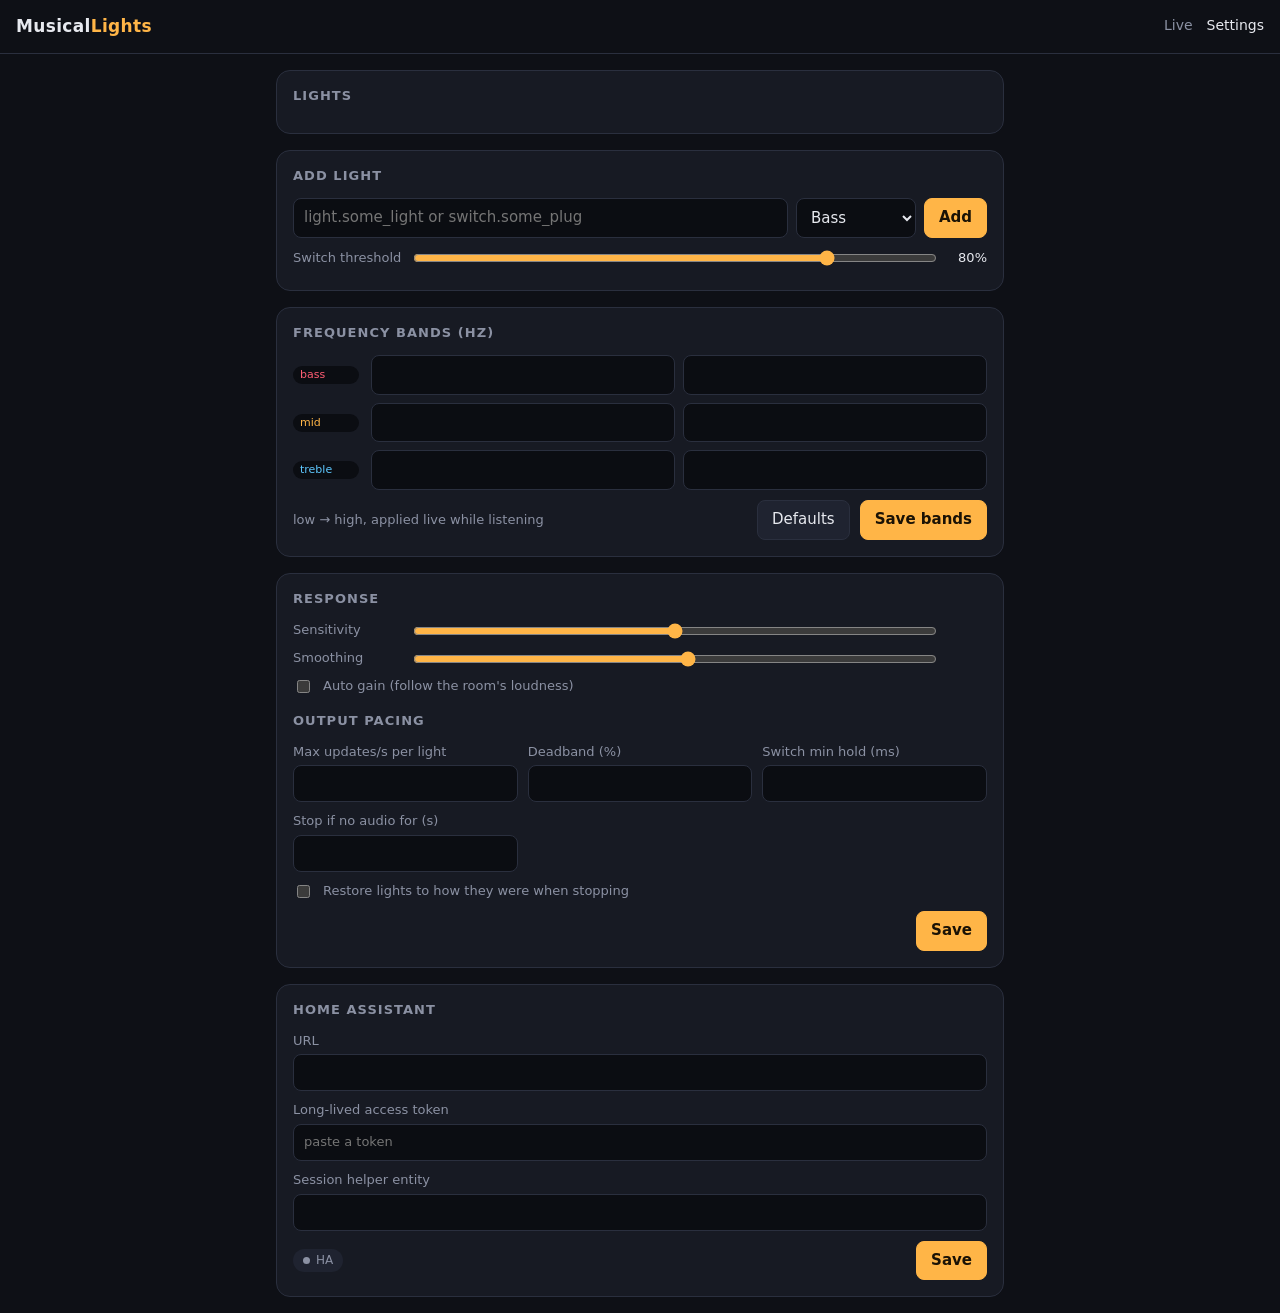
==== static/settings.html @ 755388d3 "MusicalLights: audio-reactive Home Assistant lights from a browser mic A web app that makes Home Ass" ====
<!doctype html>
<html lang="en">
<head>
  <meta charset="utf-8">
  <meta name="viewport" content="width=device-width, initial-scale=1">
  <title>MusicalLights Settings</title>
  <link rel="stylesheet" href="/static/app.css">
</head>
<body>
  <header>
    <h1>Musical<span>Lights</span></h1>
    <nav><a href="/">Live</a><a href="/settings" class="here">Settings</a></nav>
  </header>
  <main>
    <section>
      <h2>Lights</h2>
      <div id="light-list"></div>
    </section>

    <section>
      <h2>Add light</h2>
      <div class="add">
        <input type="text" id="add-entity" placeholder="light.some_light or switch.some_plug" autocomplete="off" spellcheck="false">
        <select id="add-band">
          <option value="bass">Bass</option>
          <option value="mid">Mid</option>
          <option value="treble">Treble</option>
        </select>
        <button class="primary" id="add-btn">Add</button>
      </div>
      <div class="slider" id="add-threshold-row" hidden style="margin-top:10px">
        <span>Switch threshold</span>
        <input type="range" id="add-threshold" min="0" max="100" value="80">
        <output id="add-threshold-out">80%</output>
      </div>
      <div class="muted" id="add-hint" style="margin-top:6px"></div>
    </section>

    <section>
      <h2>Frequency bands (Hz)</h2>
      <div style="display:grid;gap:8px">
        <div class="band-row"><span class="tag bass">bass</span><input type="number" id="bass-lo" min="10" max="22000"><input type="number" id="bass-hi" min="10" max="22000"></div>
        <div class="band-row"><span class="tag mid">mid</span><input type="number" id="mid-lo" min="10" max="22000"><input type="number" id="mid-hi" min="10" max="22000"></div>
        <div class="band-row"><span class="tag treble">treble</span><input type="number" id="treble-lo" min="10" max="22000"><input type="number" id="treble-hi" min="10" max="22000"></div>
      </div>
      <div class="row" style="margin-top:10px">
        <span class="muted">low → high, applied live while listening</span><div class="spacer"></div>
        <button id="bands-reset">Defaults</button>
        <button class="primary" id="bands-save">Save bands</button>
      </div>
    </section>

    <section>
      <h2>Response</h2>
      <div style="display:grid;gap:8px">
        <div class="slider"><span>Sensitivity</span><input type="range" id="sensitivity" min="0.2" max="3" step="0.1"><output id="sensitivity-out"></output></div>
        <div class="slider"><span>Smoothing</span><input type="range" id="smoothing" min="0" max="0.95" step="0.05"><output id="smoothing-out"></output></div>
        <label class="row muted"><input type="checkbox" id="auto_gain"> Auto gain (follow the room's loudness)</label>
      </div>
      <h2 style="margin-top:16px">Output pacing</h2>
      <div class="grid3">
        <label class="field">Max updates/s per light<input type="number" id="max_rate_hz" min="0.5" max="20" step="0.5"></label>
        <label class="field">Deadband (%)<input type="number" id="deadband_pct" min="0" max="50"></label>
        <label class="field">Switch min hold (ms)<input type="number" id="switch_min_hold_ms" min="0" max="10000" step="100"></label>
        <label class="field">Stop if no audio for (s)<input type="number" id="watchdog_s" min="2" max="120"></label>
      </div>
      <label class="row muted" style="margin-top:10px"><input type="checkbox" id="restore_on_stop"> Restore lights to how they were when stopping</label>
      <div class="row" style="margin-top:10px"><div class="spacer"></div><button class="primary" id="tuning-save">Save</button></div>
    </section>

    <section>
      <h2>Home Assistant</h2>
      <div style="display:grid;gap:10px">
        <label class="field">URL<input type="url" id="ha-url"></label>
        <label class="field">Long-lived access token<input type="password" id="ha-token" autocomplete="off" placeholder="paste a token"></label>
        <label class="field">Session helper entity<input type="text" id="ha-helper" spellcheck="false"></label>
        <div class="row"><span class="pill" id="ha-pill">HA</span><span class="muted" id="ha-status"></span><div class="spacer"></div><button class="primary" id="ha-save">Save</button></div>
      </div>
    </section>
  </main>
  <div class="toast" id="toast"></div>
  <script src="/static/settings.js"></script>
</body>
</html>
---- static/app.css ----
:root {
  --bg: #0e1016;
  --panel: #171a23;
  --panel-2: #1f2330;
  --line: #2a2f3e;
  --text: #e7e9ef;
  --muted: #8b91a3;
  --accent: #ffb547;
  --bass: #ff5d73;
  --mid: #ffb547;
  --treble: #5ec8ff;
  --ok: #4fd18b;
  --bad: #ff6b6b;
  --radius: 14px;
  color-scheme: dark;
}
* { box-sizing: border-box; }
html, body { margin: 0; background: var(--bg); color: var(--text);
  font: 15px/1.45 system-ui, -apple-system, "Segoe UI", Roboto, sans-serif; }
a { color: inherit; }
header { display: flex; align-items: center; justify-content: space-between;
  padding: 14px 16px; border-bottom: 1px solid var(--line); }
header h1 { font-size: 17px; margin: 0; letter-spacing: .02em; }
header h1 span { color: var(--accent); }
nav a { color: var(--muted); text-decoration: none; margin-left: 14px; font-size: 14px; }
nav a.here, nav a:hover { color: var(--text); }
main { max-width: 760px; margin: 0 auto; padding: 16px; display: grid; gap: 16px; }
section { background: var(--panel); border: 1px solid var(--line); border-radius: var(--radius);
  padding: 16px; }
section h2 { font-size: 13px; text-transform: uppercase; letter-spacing: .08em;
  color: var(--muted); margin: 0 0 12px; font-weight: 600; }
.muted { color: var(--muted); font-size: 13px; }
.row { display: flex; align-items: center; gap: 10px; flex-wrap: wrap; }
.spacer { flex: 1; }

/* status pill */
.pill { display: inline-flex; align-items: center; gap: 6px; font-size: 12px;
  padding: 3px 10px; border-radius: 999px; background: var(--panel-2); color: var(--muted); }
.pill::before { content: ""; width: 7px; height: 7px; border-radius: 50%; background: var(--muted); }
.pill.ok::before { background: var(--ok); }
.pill.bad::before { background: var(--bad); }

/* big toggle */
.power { display: flex; align-items: center; gap: 16px; }
.switch { position: relative; width: 84px; height: 46px; flex: none; }
.switch input { opacity: 0; width: 0; height: 0; }
.switch .track { position: absolute; inset: 0; border-radius: 999px; background: var(--panel-2);
  border: 1px solid var(--line); transition: background .2s; cursor: pointer; }
.switch .track::after { content: ""; position: absolute; top: 5px; left: 5px; width: 34px;
  height: 34px; border-radius: 50%; background: var(--muted); transition: transform .2s, background .2s; }
.switch input:checked + .track { background: #3a2c14; border-color: var(--accent); }
.switch input:checked + .track::after { transform: translateX(38px); background: var(--accent); }
.switch input:disabled + .track { opacity: .5; cursor: wait; }
.power-label { font-size: 20px; font-weight: 600; }
.error { color: var(--bad); font-size: 13px; min-height: 1em; }

/* visualizer */
canvas { width: 100%; height: 140px; display: block; background: var(--panel-2);
  border-radius: 10px; }
.bands { display: grid; grid-template-columns: repeat(3, 1fr); gap: 10px; margin-top: 12px; }
.band { background: var(--panel-2); border-radius: 10px; padding: 8px 10px; }
.band .name { font-size: 12px; color: var(--muted); display: flex; justify-content: space-between; }
.meter { height: 8px; border-radius: 4px; background: #0b0d12; margin-top: 6px; overflow: hidden; }
.meter i { display: block; height: 100%; width: 0; border-radius: 4px; transition: width .06s linear; }
.bass .meter i { background: var(--bass); }
.mid .meter i { background: var(--mid); }
.treble .meter i { background: var(--treble); }

/* light cards */
.lights { display: grid; grid-template-columns: repeat(auto-fill, minmax(200px, 1fr)); gap: 10px; }
.light { background: var(--panel-2); border-radius: 12px; padding: 12px; position: relative;
  overflow: hidden; }
.light .glow { position: absolute; inset: 0; opacity: 0; transition: opacity .12s linear;
  pointer-events: none; }
.light.bass .glow { background: radial-gradient(circle at 20% 0%, var(--bass), transparent 70%); }
.light.mid .glow { background: radial-gradient(circle at 20% 0%, var(--mid), transparent 70%); }
.light.treble .glow { background: radial-gradient(circle at 20% 0%, var(--treble), transparent 70%); }
.light > * { position: relative; }
.light .eid { font-size: 13px; word-break: break-all; }
.light .pct { font-size: 26px; font-weight: 600; margin-top: 4px; }
.tag { font-size: 11px; padding: 1px 7px; border-radius: 999px; background: #0b0d12;
  color: var(--muted); margin-right: 4px; }
.tag.bass { color: var(--bass); } .tag.mid { color: var(--mid); } .tag.treble { color: var(--treble); }

/* forms */
label.field { display: grid; gap: 4px; font-size: 13px; color: var(--muted); }
input[type=text], input[type=password], input[type=number], input[type=url], select {
  background: #0b0d12; color: var(--text); border: 1px solid var(--line); border-radius: 8px;
  padding: 8px 10px; font: inherit; min-width: 0; }
input[type=range] { accent-color: var(--accent); width: 100%; }
button { background: var(--panel-2); color: var(--text); border: 1px solid var(--line);
  border-radius: 8px; padding: 8px 14px; font: inherit; cursor: pointer; }
button.primary { background: var(--accent); color: #1a1205; border-color: var(--accent); font-weight: 600; }
button.danger { color: var(--bad); }
button:disabled { opacity: .5; cursor: default; }
.grid2 { display: grid; grid-template-columns: 1fr 1fr; gap: 10px; }
.grid3 { display: grid; grid-template-columns: repeat(3, 1fr); gap: 10px; }
.cfg-light { border-top: 1px solid var(--line); padding: 12px 0; display: grid; gap: 10px; }
.cfg-light:first-child { border-top: 0; padding-top: 0; }
.slider { display: grid; grid-template-columns: 110px 1fr 44px; align-items: center; gap: 8px;
  font-size: 13px; color: var(--muted); }
.slider output { text-align: right; color: var(--text); }
.add { display: grid; grid-template-columns: 1fr 120px auto; gap: 8px; }
.band-row { display: grid; grid-template-columns: 70px 1fr 1fr; gap: 8px; align-items: center; }
.toast { position: fixed; bottom: 16px; left: 50%; transform: translateX(-50%);
  background: var(--panel-2); border: 1px solid var(--line); padding: 8px 14px;
  border-radius: 10px; font-size: 13px; opacity: 0; transition: opacity .2s; pointer-events: none; }
.toast.show { opacity: 1; }
.toast.bad { border-color: var(--bad); color: var(--bad); }

@media (max-width: 520px) {
  .add { grid-template-columns: 1fr 1fr; }
  .add button { grid-column: span 2; }
  .grid3 { grid-template-columns: 1fr; }
  .slider { grid-template-columns: 90px 1fr 40px; }
}
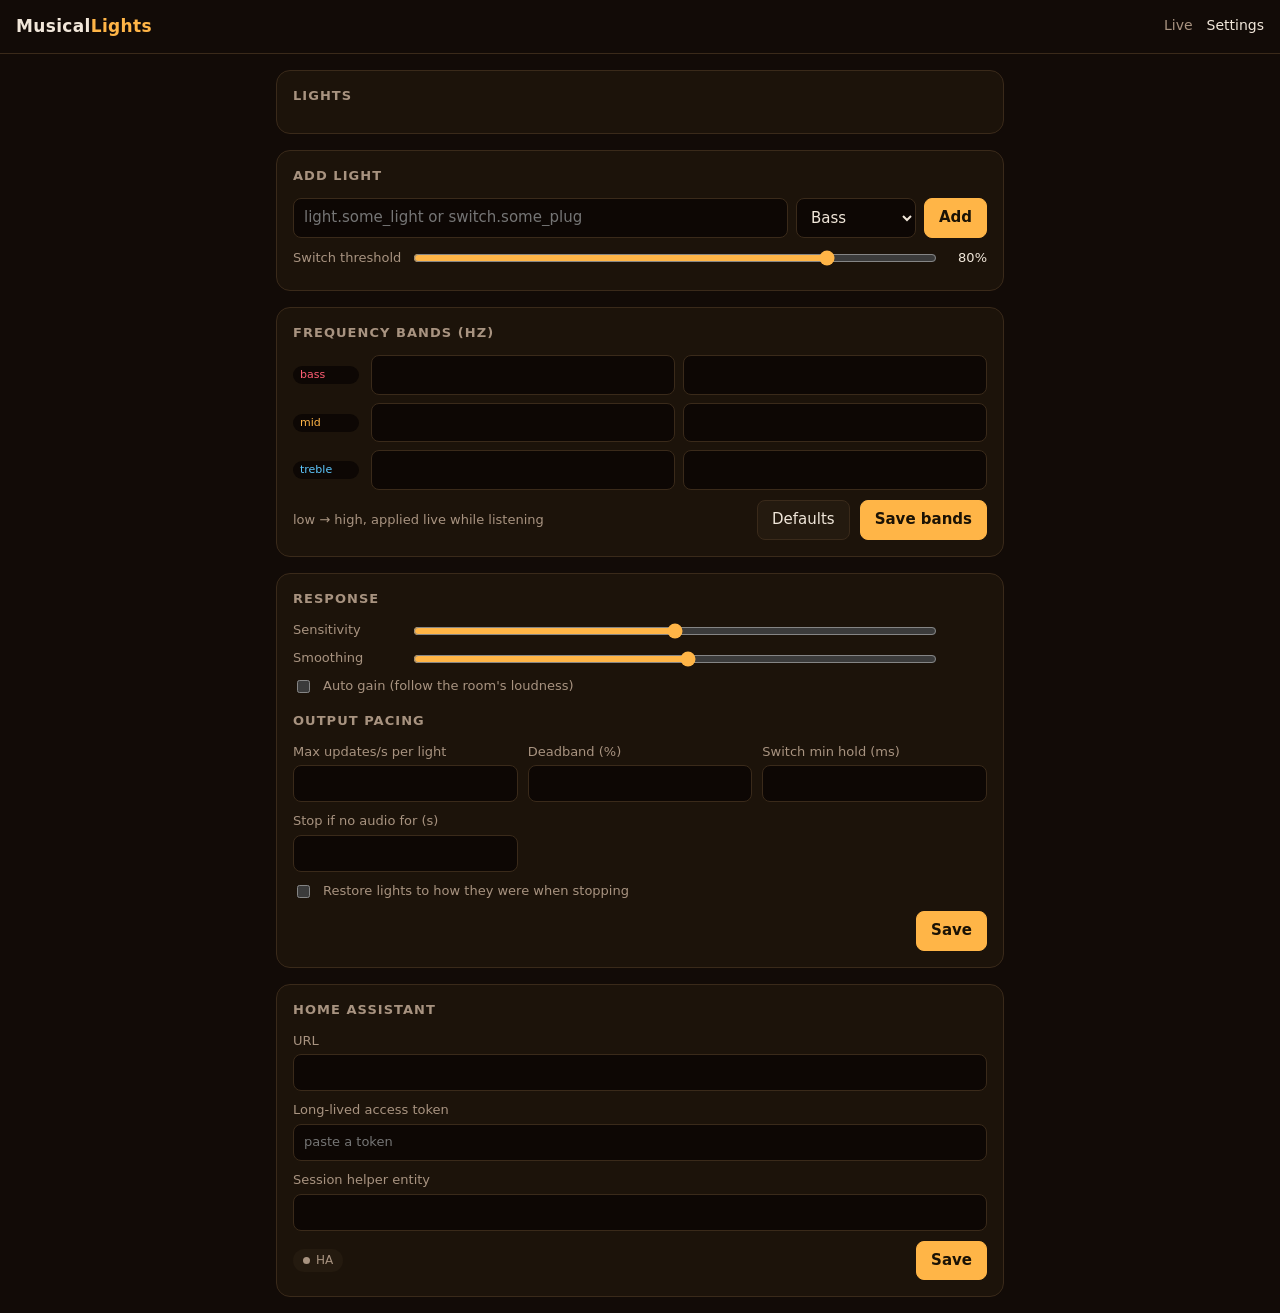
==== commit b809470b: "Make the app installable: PWA manifest, service worker, icons, dark-amber theme, spectrum view Chrom" ====
--- a/static/settings.html
+++ b/static/settings.html
@@ -4,6 +4,12 @@
   <meta charset="utf-8">
   <meta name="viewport" content="width=device-width, initial-scale=1">
   <title>MusicalLights Settings</title>
+  <link rel="manifest" href="/static/manifest.json">
+  <meta name="theme-color" content="#120b07">
+  <link rel="icon" href="/static/icons/favicon.svg" type="image/svg+xml">
+  <link rel="icon" href="/static/icons/favicon-32.png" sizes="32x32" type="image/png">
+  <link rel="icon" href="/static/icons/icon-192.png" sizes="192x192">
+  <link rel="apple-touch-icon" href="/static/icons/apple-touch-icon.png">
   <link rel="stylesheet" href="/static/app.css">
 </head>
 <body>
--- a/static/app.css
+++ b/static/app.css
@@ -1,10 +1,10 @@
 :root {
-  --bg: #0e1016;
-  --panel: #171a23;
-  --panel-2: #1f2330;
-  --line: #2a2f3e;
-  --text: #e7e9ef;
-  --muted: #8b91a3;
+  --bg: #120b07;
+  --panel: #1c130a;
+  --panel-2: #241a0f;
+  --line: #3a2a1a;
+  --text: #f1e7da;
+  --muted: #a89380;
   --accent: #ffb547;
   --bass: #ff5d73;
   --mid: #ffb547;
@@ -60,7 +60,7 @@
 .bands { display: grid; grid-template-columns: repeat(3, 1fr); gap: 10px; margin-top: 12px; }
 .band { background: var(--panel-2); border-radius: 10px; padding: 8px 10px; }
 .band .name { font-size: 12px; color: var(--muted); display: flex; justify-content: space-between; }
-.meter { height: 8px; border-radius: 4px; background: #0b0d12; margin-top: 6px; overflow: hidden; }
+.meter { height: 8px; border-radius: 4px; background: #0d0704; margin-top: 6px; overflow: hidden; }
 .meter i { display: block; height: 100%; width: 0; border-radius: 4px; transition: width .06s linear; }
 .bass .meter i { background: var(--bass); }
 .mid .meter i { background: var(--mid); }
@@ -78,14 +78,14 @@
 .light > * { position: relative; }
 .light .eid { font-size: 13px; word-break: break-all; }
 .light .pct { font-size: 26px; font-weight: 600; margin-top: 4px; }
-.tag { font-size: 11px; padding: 1px 7px; border-radius: 999px; background: #0b0d12;
+.tag { font-size: 11px; padding: 1px 7px; border-radius: 999px; background: #0d0704;
   color: var(--muted); margin-right: 4px; }
 .tag.bass { color: var(--bass); } .tag.mid { color: var(--mid); } .tag.treble { color: var(--treble); }
 
 /* forms */
 label.field { display: grid; gap: 4px; font-size: 13px; color: var(--muted); }
 input[type=text], input[type=password], input[type=number], input[type=url], select {
-  background: #0b0d12; color: var(--text); border: 1px solid var(--line); border-radius: 8px;
+  background: #0d0704; color: var(--text); border: 1px solid var(--line); border-radius: 8px;
   padding: 8px 10px; font: inherit; min-width: 0; }
 input[type=range] { accent-color: var(--accent); width: 100%; }
 button { background: var(--panel-2); color: var(--text); border: 1px solid var(--line);
